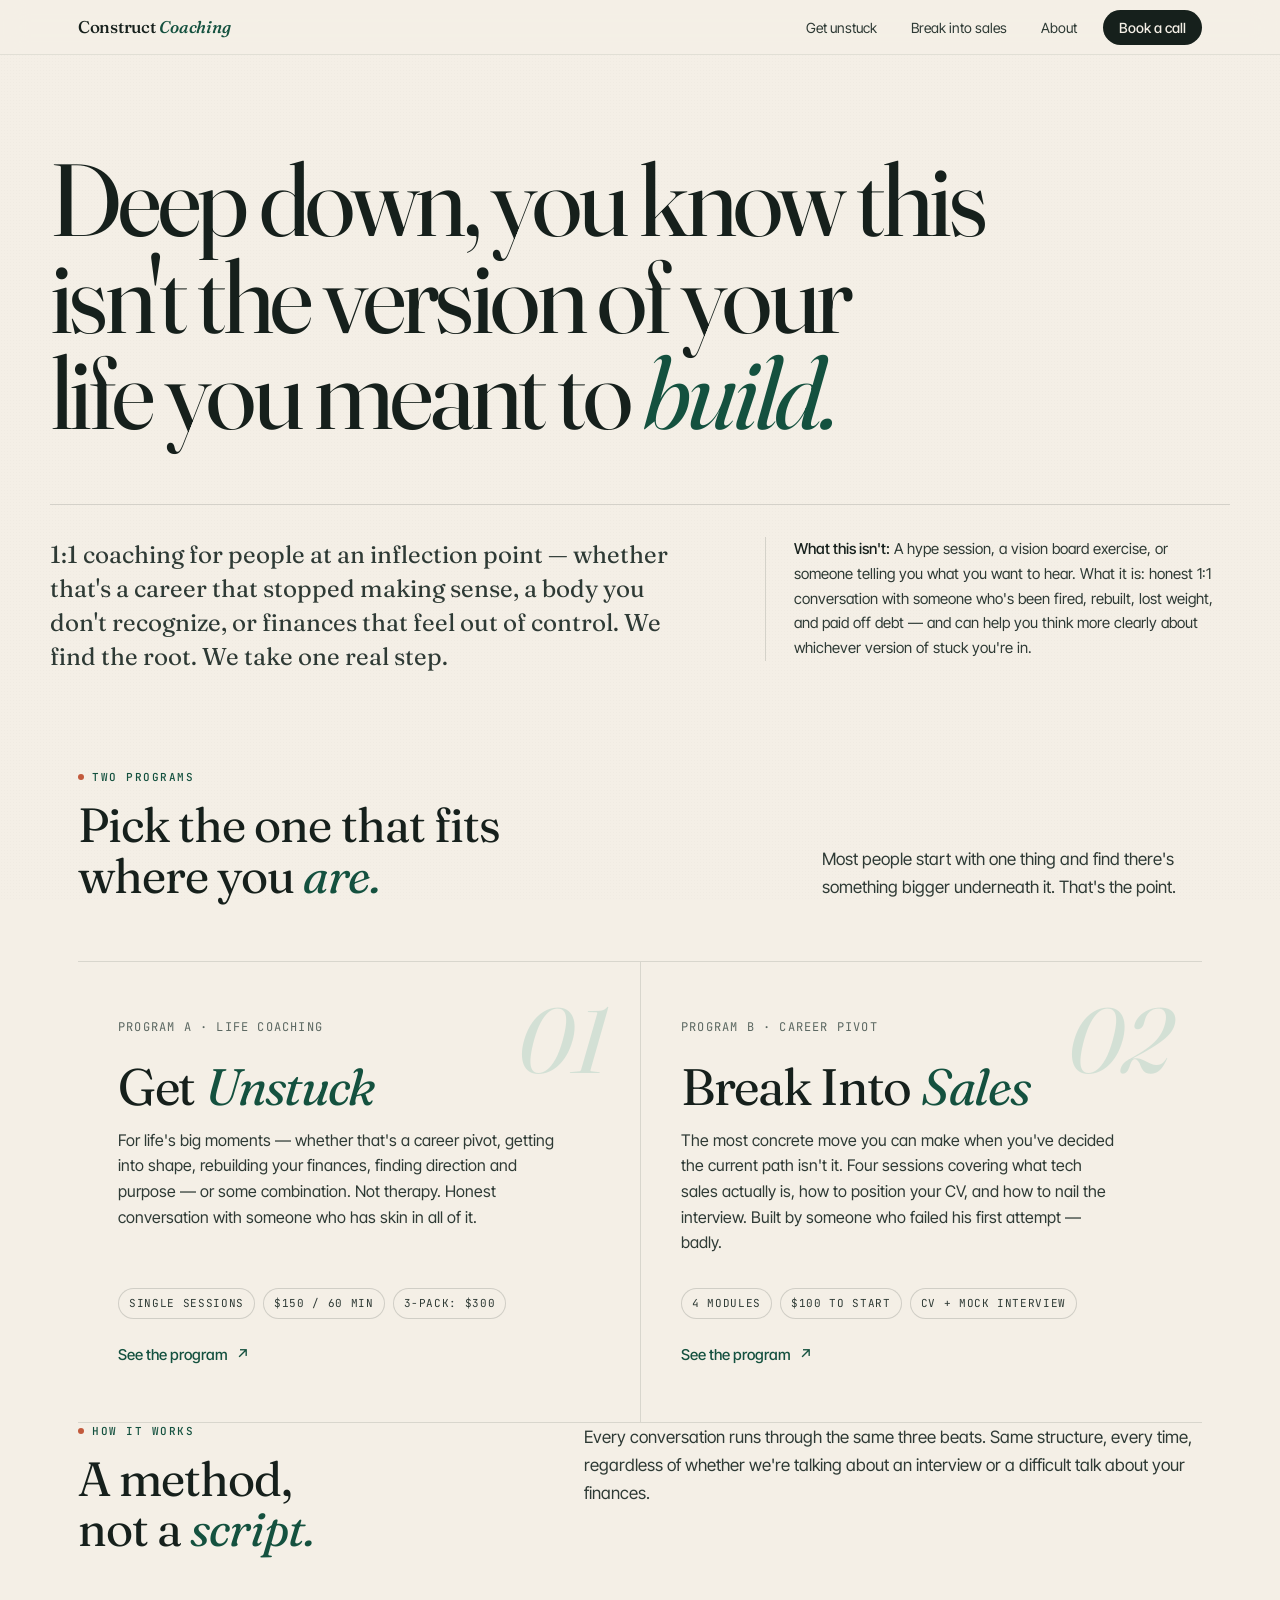
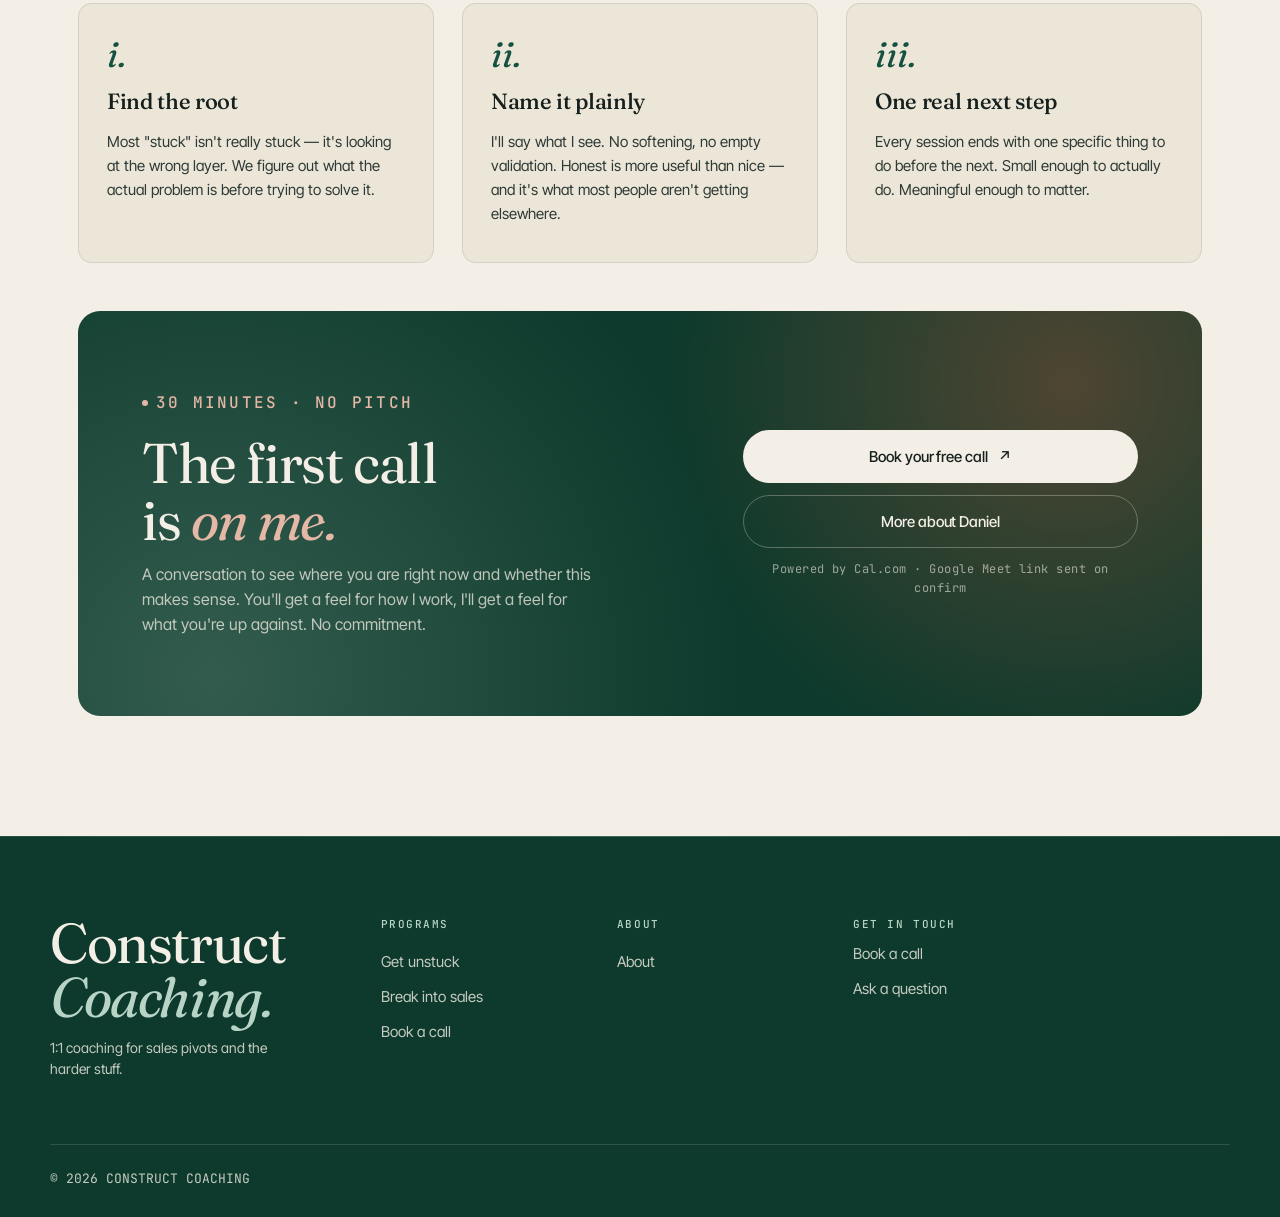
==== index.html @ 875a8a39 "Add files via upload" ====
<!DOCTYPE html>
<html lang="en">
<head>
  <meta charset="UTF-8">
  <meta name="viewport" content="width=device-width, initial-scale=1.0">
  <title>Construct Coaching — Daniel Kim</title>
  <link rel="stylesheet" href="styles.css">
</head>
<body>
  <div class="nav-wrap">
    <nav class="nav">
      <a href="index.html" class="brand">
        <span class="brand-name">Construct <em>Coaching</em></span>
      </a>
      <ul class="nav-links">
        <li><a href="unstuck.html">Get unstuck</a></li>
        <li><a href="sales.html">Break into sales</a></li>
        <li><a href="about.html">About</a></li>
        <li><a href="book.html" class="nav-cta">Book a call</a></li>
      </ul>
    </nav>
  </div>

  <main>
    <section class="hero wrap">
      <h1 class="hero-headline reveal">
        Deep down, you know this isn't the version of your life you meant to <em>build.</em>
      </h1>

      <div class="hero-row reveal">
        <p class="lede hero-lede">1:1 coaching for people at an inflection point — whether that's a career that stopped making sense, a body you don't recognize, or finances that feel out of control. We find the root. We take one real step.</p>
        <aside class="hero-aside">
          <strong>What this isn't:</strong> A hype session, a vision board exercise, or someone telling you what you want to hear. What it is: honest 1:1 conversation with someone who's been fired, rebuilt, lost weight, and paid off debt — and can help you think more clearly about whichever version of stuck you're in.
        </aside>
      </div>
    </section>

    <section class="wrap">
      <div class="reveal" style="display:flex; align-items:end; justify-content:space-between; gap:24px; flex-wrap:wrap;">
        <div>
          <p class="eyebrow"><span class="dot"></span>Two programs</p>
          <h2 class="section-title" style="margin-top:14px;">Pick the one that fits<br>where you <em>are.</em></h2>
        </div>
        <p class="body" style="max-width:380px;">Most people start with one thing and find there's something bigger underneath it. That's the point.</p>
      </div>

      <div class="programs reveal">
        <a href="unstuck.html" class="program">
          <span class="program-glyph">01</span>
          <span class="program-num">PROGRAM A · LIFE COACHING</span>
          <h3 class="program-title">Get <em>Unstuck</em></h3>
          <p class="program-desc">For life's big moments — whether that's a career pivot, getting into shape, rebuilding your finances, finding direction and purpose — or some combination. Not therapy. Honest conversation with someone who has skin in all of it.</p>
          <div class="program-tags">
            <span class="tag">Single sessions</span>
            <span class="tag">$150 / 60 min</span>
            <span class="tag">3-pack: $300</span>
          </div>
          <span class="program-cta">See the program <span class="arr">↗</span></span>
        </a>
        <a href="sales.html" class="program">
          <span class="program-glyph">02</span>
          <span class="program-num">PROGRAM B · CAREER PIVOT</span>
          <h3 class="program-title">Break Into <em>Sales</em></h3>
          <p class="program-desc">The most concrete move you can make when you've decided the current path isn't it. Four sessions covering what tech sales actually is, how to position your CV, and how to nail the interview. Built by someone who failed his first attempt — badly.</p>
          <div class="program-tags">
            <span class="tag">4 modules</span>
            <span class="tag">$100 to start</span>
            <span class="tag">CV + mock interview</span>
          </div>
          <span class="program-cta">See the program <span class="arr">↗</span></span>
        </a>
      </div>

    </section>

    <section class="wrap">
      <div class="two-col reveal">
        <div>
          <p class="eyebrow"><span class="dot"></span>How it works</p>
          <h2 class="section-title" style="margin-top:14px;">A method,<br>not a <em>script.</em></h2>
        </div>
        <p class="body">Every conversation runs through the same three beats. Same structure, every time, regardless of whether we're talking about an interview or a difficult talk about your finances.</p>
      </div>

      <div class="method reveal">
        <div class="method-card">
          <span class="method-num">i.</span>
          <h4>Find the root</h4>
          <p>Most "stuck" isn't really stuck — it's looking at the wrong layer. We figure out what the actual problem is before trying to solve it.</p>
        </div>
        <div class="method-card">
          <span class="method-num">ii.</span>
          <h4>Name it plainly</h4>
          <p>I'll say what I see. No softening, no empty validation. Honest is more useful than nice — and it's what most people aren't getting elsewhere.</p>
        </div>
        <div class="method-card">
          <span class="method-num">iii.</span>
          <h4>One real next step</h4>
          <p>Every session ends with one specific thing to do before the next. Small enough to actually do. Meaningful enough to matter.</p>
        </div>
      </div>
    </section>

    <section class="wrap">
      <div class="cta-card reveal">
        <div class="cta-card-grid">
          <div>
            <p class="eyebrow" style="color: var(--terra-soft); margin-bottom: 18px;"><span class="dot" style="background: var(--terra-soft);"></span>30 minutes · No pitch</p>
            <h2>The first call<br>is <em>on me.</em></h2>
            <p>A conversation to see where you are right now and whether this makes sense. You'll get a feel for how I work, I'll get a feel for what you're up against. No commitment.</p>
          </div>
          <div class="stack">
            <a href="book.html" class="btn btn-light">Book your free call <span class="arr">↗</span></a>
            <a href="about.html" class="btn btn-ghost" style="color: var(--paper); border-color: color-mix(in srgb, var(--paper) 30%, transparent);">More about Daniel</a>
            <p class="fineprint">Powered by Cal.com · Google Meet link sent on confirm</p>
          </div>
        </div>
      </div>
    </section>
  </main>

  <footer class="foot">
    <div class="foot-inner">
      <div>
        <div class="foot-mark">Construct<br><em>Coaching.</em></div>
        <p class="foot-tag">1:1 coaching for sales pivots and the harder stuff.</p>
      </div>
      <div class="foot-col">
        <h5>Programs</h5>
        <ul>
          <li><a href="unstuck.html">Get unstuck</a></li><li><a href="sales.html">Break into sales</a></li>
          <li><a href="book.html">Book a call</a></li>
        </ul>
      </div>
      <div class="foot-col">
        <h5>About</h5>
        <ul>
          <li><a href="about.html">About</a></li>
          </ul>
      </div>
      <div class="foot-col foot-form-col">
        <h5>Get in Touch</h5>
        <ul>
          <li><a href="book.html#book">Book a call</a></li>
          <li><a href="book.html#ask">Ask a question</a></li>
        </ul>
      </div>
    </div>
    <div class="foot-bottom">
      <span>© 2026 CONSTRUCT COACHING</span>
    </div>
  </footer>

  <script>
    // Reveal on scroll
    const io = new IntersectionObserver((entries) => {
      entries.forEach(e => { if (e.isIntersecting) { e.target.classList.add('in'); io.unobserve(e.target); } });
    }, { threshold: 0.08, rootMargin: '0px 0px -40px 0px' });
    document.querySelectorAll('.reveal').forEach(el => io.observe(el));
  </script>
</body>
</html>
---- styles.css ----
/* Construct Coaching — shared styles */
@import url('https://fonts.googleapis.com/css2?family=Fraunces:ital,opsz,wght@0,9..144,300;0,9..144,400;0,9..144,500;0,9..144,600;1,9..144,400;1,9..144,500&family=Inter+Tight:wght@300;400;500;600;700&family=JetBrains+Mono:wght@400;500&display=swap');

*, *::before, *::after { box-sizing: border-box; margin: 0; padding: 0; }

:root {
  /* Warm paper palette */
  --paper: #F4EFE6;
  --paper-2: #ECE6D9;
  --paper-3: #E2DAC7;
  --ink: #16201C;
  --ink-2: #2E3A35;
  --ink-soft: #5C6862;
  --ink-light: #8A958F;

  /* Greens */
  --moss: #14513F;
  --moss-deep: #0D3A2C;
  --moss-mid: #1F6A52;
  --moss-light: #B8D4C7;
  --moss-pale: #D9E8E0;

  /* Accent */
  --terra: #C25A3C;       /* burnt umber */
  --terra-soft: #E5B7A6;

  --serif: 'Fraunces', 'Lora', Georgia, serif;
  --sans: 'Inter Tight', system-ui, -apple-system, sans-serif;
  --mono: 'JetBrains Mono', ui-monospace, monospace;

  --max: 1180px;
  --max-prose: 720px;
  --r-sm: 6px;
  --r: 14px;
  --r-lg: 22px;

  --shadow-soft: 0 1px 0 rgba(22,32,28,0.04), 0 12px 28px -12px rgba(22,32,28,0.18);
  --shadow-pop: 0 1px 0 rgba(22,32,28,0.06), 0 24px 48px -16px rgba(22,32,28,0.28);
}

html { font-size: 16px; scroll-behavior: smooth; }
body {
  font-family: var(--sans);
  background: var(--paper);
  color: var(--ink);
  line-height: 1.55;
  -webkit-font-smoothing: antialiased;
  text-rendering: optimizeLegibility;
  font-feature-settings: "ss01", "cv11";
  overflow-x: hidden;
}

a { color: var(--moss); text-decoration: none; transition: color .2s; }
a:hover { color: var(--moss-deep); }
img { max-width: 100%; display: block; }

/* Decorative paper grain */
body::before {
  content: "";
  position: fixed; inset: 0;
  pointer-events: none;
  z-index: 0;
  opacity: 0.5;
  background-image:
    radial-gradient(rgba(22,32,28,0.04) 1px, transparent 1px);
  background-size: 3px 3px;
  mix-blend-mode: multiply;
}

main, nav, footer { position: relative; z-index: 1; }

/* ─── NAV ─────────────────────────────────────────────────────── */
.nav-wrap {
  position: sticky; top: 0; z-index: 100;
  background: color-mix(in srgb, var(--paper) 88%, transparent);
  backdrop-filter: saturate(140%) blur(12px);
  -webkit-backdrop-filter: saturate(140%) blur(12px);
  border-bottom: 1px solid color-mix(in srgb, var(--ink) 8%, transparent);
}
nav.nav {
  max-width: var(--max);
  margin: 0 auto;
  padding: 14px 28px;
  display: flex; align-items: center; justify-content: space-between;
  gap: 24px;
}
.brand {
  display: flex; align-items: center; gap: 10px;
  color: var(--ink); font-weight: 500; letter-spacing: -0.01em;
}
.brand:hover { color: var(--ink); }
.brand-mark {
  display: none;
  width: 32px; height: 32px;
  border-radius: 8px;
  background: var(--moss);
  position: relative;
  overflow: hidden;
}
.brand-mark { background: transparent; }
.brand-mark svg { width: 100%; height: 100%; display: block; }
.brand-name { font-family: var(--serif); font-size: 17px; font-weight: 500; letter-spacing: -0.015em; }
.brand-name em { font-style: italic; color: var(--moss); }

.nav-links { display: flex; align-items: center; gap: 6px; list-style: none; }
.nav-links a {
  color: var(--ink-2);
  font-size: 14px;
  padding: 8px 14px;
  border-radius: 999px;
  transition: background .2s, color .2s;
}
.nav-links a:hover { background: color-mix(in srgb, var(--ink) 6%, transparent); color: var(--ink); }
.nav-links a.active { color: var(--moss); }
.nav-links .nav-cta {
  background: var(--ink);
  color: var(--paper) !important;
  padding: 9px 16px;
  border-radius: 999px;
  font-weight: 500;
  margin-left: 6px;
}
.nav-links .nav-cta:hover { background: var(--moss-deep); color: var(--paper) !important; }

/* ─── BUTTONS ─────────────────────────────────────────────────── */
.btn {
  display: inline-flex; align-items: center; gap: 10px;
  padding: 14px 22px;
  font-family: var(--sans);
  font-size: 15px;
  font-weight: 500;
  letter-spacing: -0.005em;
  border-radius: 999px;
  border: 1px solid transparent;
  cursor: pointer;
  transition: transform .2s ease, background .2s, color .2s, border-color .2s, box-shadow .2s;
  text-decoration: none;
}
.btn:hover { text-decoration: none; transform: translateY(-1px); }
.btn .arr { transition: transform .25s; }
.btn:hover .arr { transform: translate(2px, -2px); }

.btn-primary { background: var(--ink); color: var(--paper); }
.btn-primary:hover { background: var(--moss-deep); color: var(--paper); box-shadow: var(--shadow-pop); }

.btn-moss { background: var(--moss); color: var(--paper); }
.btn-moss:hover { background: var(--moss-deep); color: var(--paper); box-shadow: var(--shadow-pop); }

.btn-ghost { background: transparent; color: var(--ink); border-color: color-mix(in srgb, var(--ink) 22%, transparent); }
.btn-ghost:hover { background: var(--ink); color: var(--paper); border-color: var(--ink); }

.btn-light { background: var(--paper); color: var(--ink); }
.btn-light:hover { background: #fff; color: var(--ink); }

.btn-sm { padding: 10px 16px; font-size: 14px; }

/* ─── SHARED LAYOUT ───────────────────────────────────────────── */
.wrap { max-width: var(--max); margin: 0 auto; padding: 0 28px; }
.prose { max-width: var(--max-prose); }

.eyebrow {
  font-family: var(--mono);
  font-size: 11px;
  font-weight: 500;
  letter-spacing: 0.14em;
  text-transform: uppercase;
  color: var(--moss);
}
.eyebrow .dot {
  display: inline-block; width: 6px; height: 6px;
  background: var(--terra); border-radius: 50%;
  vertical-align: middle; margin-right: 8px;
  transform: translateY(-1px);
}

h1.display, h2.display {
  font-family: var(--serif);
  font-weight: 400;
  letter-spacing: -0.025em;
  line-height: 0.98;
  color: var(--ink);
}
h1.display em, h2.display em { font-style: italic; color: var(--moss); font-weight: 400; }
h1.display { font-size: clamp(48px, 8.5vw, 108px); }
h2.display { font-size: clamp(38px, 6vw, 72px); line-height: 1.02; }

h2.section-title {
  font-family: var(--serif);
  font-weight: 400;
  font-size: clamp(30px, 4vw, 48px);
  line-height: 1.05;
  letter-spacing: -0.02em;
  color: var(--ink);
}
h2.section-title em { font-style: italic; color: var(--moss); font-weight: 400; }

.lede {
  font-family: var(--serif);
  font-size: clamp(18px, 1.6vw, 22px);
  line-height: 1.5;
  color: var(--ink-2);
  font-weight: 400;
  max-width: 620px;
}

p.body {
  font-size: 17px;
  line-height: 1.65;
  color: var(--ink-2);
  max-width: 620px;
}

hr.rule {
  border: none;
  height: 1px;
  background: linear-gradient(to right, color-mix(in srgb, var(--ink) 16%, transparent), transparent);
  margin: 0;
}

/* ─── TICKER ──────────────────────────────────────────────────── */
.ticker {
  border-top: 1px solid color-mix(in srgb, var(--ink) 10%, transparent);
  border-bottom: 1px solid color-mix(in srgb, var(--ink) 10%, transparent);
  background: var(--paper-2);
  overflow: hidden;
  padding: 16px 0;
}
.ticker-track {
  display: flex; gap: 56px;
  white-space: nowrap;
  animation: ticker 40s linear infinite;
  font-family: var(--mono);
  font-size: 13px;
  letter-spacing: 0.04em;
  color: var(--ink-2);
}
.ticker-track span { display: inline-flex; align-items: center; gap: 14px; }
.ticker-track span::before {
  content: "✦"; color: var(--terra); font-size: 12px;
}
@keyframes ticker {
  to { transform: translateX(-50%); }
}

/* ─── FOOTER ──────────────────────────────────────────────────── */
footer.foot {
  background: var(--moss-deep);
  color: color-mix(in srgb, var(--paper) 80%, transparent);
  margin-top: 120px;
  padding: 80px 28px 28px;
  position: relative;
  overflow: hidden;
}
footer.foot::before {
  content: "";
  position: absolute; top: 0; left: 50%; transform: translateX(-50%);
  width: 200%; height: 1px;
  background: linear-gradient(to right, transparent, var(--moss-light), transparent);
  opacity: 0.3;
}
.foot-inner {
  max-width: var(--max);
  margin: 0 auto;
  display: grid;
  grid-template-columns: 1.2fr 0.8fr 0.8fr 1.6fr;
  gap: 48px;
  margin-bottom: 64px;
}
.foot-mark {
  font-family: var(--serif);
  font-size: 56px;
  line-height: 0.95;
  font-weight: 400;
  letter-spacing: -0.025em;
  color: var(--paper);
  margin-bottom: 14px;
}
.foot-mark em { font-style: italic; color: var(--moss-light); }
.foot-tag { font-size: 14px; line-height: 1.55; max-width: 260px; }
.foot-col h5 {
  font-family: var(--mono); font-size: 11px; letter-spacing: 0.14em;
  text-transform: uppercase; color: var(--moss-light);
  font-weight: 500; margin-bottom: 16px;
}
.foot-col ul { list-style: none; display: flex; flex-direction: column; gap: 10px; }
.foot-col a { color: color-mix(in srgb, var(--paper) 80%, transparent); font-size: 15px; }
.foot-col a:hover { color: var(--paper); }

.foot-bottom {
  max-width: var(--max);
  margin: 0 auto;
  padding-top: 24px;
  border-top: 1px solid color-mix(in srgb, var(--paper) 14%, transparent);
  display: flex; justify-content: space-between; align-items: center;
  font-size: 13px; flex-wrap: wrap; gap: 12px;
  font-family: var(--mono);
}

/* Footer "Quick question?" link column */
.foot-form-col {
  /* sits in last column of foot-inner */
}
.foot-form-col h5 { margin-bottom: 8px; }
.foot-form-col .foot-form-tag {
  font-size: 13px;
  line-height: 1.5;
  color: color-mix(in srgb, var(--paper) 70%, transparent);
  margin-bottom: 16px;
  max-width: 280px;
}
.foot-form-col h5 {
  font-family: var(--mono); font-size: 11px; letter-spacing: 0.14em;
  text-transform: uppercase; color: var(--moss-light);
  font-weight: 500; margin-bottom: 8px;
}
.foot-form-col .foot-form-tag {
  font-size: 13px; line-height: 1.5;
  color: color-mix(in srgb, var(--paper) 70%, transparent);
  margin-bottom: 18px;
  max-width: 380px;
}
.foot-form {
  display: flex;
  flex-direction: column;
  gap: 10px;
}
.foot-form .ff-row {
  display: grid;
  grid-template-columns: 1fr 1fr;
  gap: 10px;
}
.foot-form input,
.foot-form textarea {
  font-family: inherit;
  font-size: 14px;
  color: var(--paper);
  background: color-mix(in srgb, var(--paper) 6%, transparent);
  border: 1px solid color-mix(in srgb, var(--paper) 18%, transparent);
  border-radius: 8px;
  padding: 11px 13px;
  width: 100%;
  box-sizing: border-box;
  transition: border-color .2s, background .2s, box-shadow .2s;
  resize: vertical;
}
.foot-form input::placeholder,
.foot-form textarea::placeholder {
  color: color-mix(in srgb, var(--paper) 45%, transparent);
}
.foot-form input:focus,
.foot-form textarea:focus {
  outline: none;
  border-color: var(--moss-light);
  background: color-mix(in srgb, var(--paper) 10%, transparent);
  box-shadow: 0 0 0 3px color-mix(in srgb, var(--moss-light) 22%, transparent);
}
.foot-form .ff-foot {
  display: flex;
  justify-content: space-between;
  align-items: center;
  gap: 12px;
  flex-wrap: wrap;
  margin-top: 4px;
}
.foot-form .ff-status {
  font-family: var(--mono);
  font-size: 11px;
  letter-spacing: 0.06em;
  color: var(--terra-soft);
  margin: 0;
}
.foot-form .btn {
  background: var(--paper);
  color: var(--ink);
  padding: 11px 18px;
  font-size: 14px;
}
.foot-form .btn:hover { background: var(--terra-soft); color: var(--ink); }
@media (max-width: 880px) {
  .foot-form-col { grid-column: 1 / -1; }
  .foot-form .ff-row { grid-template-columns: 1fr; }
}

/* ─── HERO (home) ─────────────────────────────────────────────── */
.hero {
  position: relative;
  padding: 96px 0 96px;
}
.hero-headline {
  font-family: var(--serif);
  font-size: clamp(48px, 8vw, 112px);
  font-weight: 400;
  line-height: 0.94;
  letter-spacing: -0.035em;
  color: var(--ink);
  margin-bottom: 64px;
  text-wrap: balance;
}
.hero-headline em {
  font-style: italic; color: var(--moss); font-weight: 400;
}

.hero-row {
  display: grid;
  grid-template-columns: 1.4fr 1fr;
  gap: 64px;
  align-items: start;
  margin-top: 8px;
  padding-top: 32px;
  border-top: 1px solid color-mix(in srgb, var(--ink) 14%, transparent);
}
.hero-lede {
  max-width: none;
  font-size: clamp(20px, 1.9vw, 26px);
  line-height: 1.4;
}
.hero-actions { display: flex; gap: 12px; flex-wrap: wrap; }
.hero-aside {
  border-left: 1px solid color-mix(in srgb, var(--ink) 14%, transparent);
  padding-left: 28px;
  font-size: 15px;
  line-height: 1.65;
  color: var(--ink-2);
  max-width: 460px;
}
.hero-aside strong { font-weight: 500; color: var(--ink); }

/* Constructed background motif — ascending brick stack */
.construct-bg {
  position: absolute;
  inset: 0;
  pointer-events: none;
  overflow: hidden;
  z-index: 0;
}
.brick-stack {
  position: absolute;
  right: -40px;
  bottom: 40px;
  width: 520px;
  height: 480px;
  display: flex;
  flex-direction: column-reverse;
  align-items: flex-end;
  gap: 6px;
  opacity: 0.92;
  filter: drop-shadow(0 24px 32px rgba(22,32,28,0.18));
}
.brick-row {
  display: flex;
  gap: 6px;
  justify-content: flex-end;
}
.brick {
  --bc1: #B5573A;
  --bc2: #9C4126;
  --bc3: #7E3220;
  --bc4: #6A2A1A;
  width: 130px;
  height: 56px;
  border-radius: 3px;
  position: relative;
  background:
    /* mortar highlight on top */
    linear-gradient(to bottom, rgba(255,255,255,0.10) 0%, rgba(255,255,255,0) 8%, transparent 100%),
    /* dark wear at bottom */
    linear-gradient(to bottom, transparent 60%, rgba(0,0,0,0.22) 100%),
    /* speckle/grain — multiple radial spots simulating fired clay pits */
    radial-gradient(ellipse 6px 4px at 18% 30%, rgba(0,0,0,0.18), transparent 70%),
    radial-gradient(ellipse 4px 3px at 62% 70%, rgba(0,0,0,0.22), transparent 70%),
    radial-gradient(ellipse 5px 3px at 82% 22%, rgba(255,255,255,0.10), transparent 70%),
    radial-gradient(ellipse 3px 2px at 38% 58%, rgba(0,0,0,0.16), transparent 70%),
    radial-gradient(ellipse 4px 3px at 48% 80%, rgba(255,255,255,0.08), transparent 70%),
    radial-gradient(ellipse 3px 2px at 92% 50%, rgba(0,0,0,0.14), transparent 70%),
    radial-gradient(ellipse 5px 3px at 8% 70%, rgba(0,0,0,0.18), transparent 70%),
    /* base color blend, slightly varied across face */
    linear-gradient(135deg, var(--bc1) 0%, var(--bc2) 55%, var(--bc3) 100%);
  background-blend-mode: normal, normal, normal, normal, normal, normal, normal, normal, normal, normal;
  box-shadow:
    inset 0 1px 0 rgba(255,255,255,0.18),
    inset 0 -2px 0 rgba(0,0,0,0.28),
    inset 1px 0 0 rgba(255,255,255,0.06),
    inset -1px 0 0 rgba(0,0,0,0.18),
    0 1px 0 rgba(0,0,0,0.35);
}
/* mortar texture under bricks */
.brick::after {
  content: "";
  position: absolute;
  left: 2px; right: 2px;
  bottom: -5px;
  height: 4px;
  background:
    repeating-linear-gradient(90deg, rgba(140,128,108,0.55) 0 3px, rgba(110,98,80,0.65) 3px 6px);
  border-radius: 1px;
  opacity: 0.7;
}
/* color variation between bricks for realism */
.brick:nth-child(2n) { --bc1:#A84E33; --bc2:#8E3B22; --bc3:#71291A; }
.brick:nth-child(3n) { --bc1:#BD5F40; --bc2:#A04528; --bc3:#7A2F1E; }
.brick:nth-child(4n) { --bc1:#9E4731; --bc2:#823720; --bc3:#682619; }
.brick:nth-child(5n) { --bc1:#C26544; --bc2:#A0492A; --bc3:#7B3220; }

/* Ascending pattern: each row is wider than the one above (visually it ascends from a wide base up to a single brick) */
.brick-row.r1 { } /* base, widest */
.brick-row.r2 { margin-right: 18px; }
.brick-row.r3 { margin-right: 48px; }
.brick-row.r4 { margin-right: 92px; }
.brick-row.r5 { margin-right: 148px; }
.brick-row.r6 { margin-right: 220px; }

@media (max-width: 880px) {
  .brick-stack { width: 320px; height: 320px; right: -60px; bottom: 0; }
  .brick { width: 80px; height: 36px; }
  .brick-row.r2 { margin-right: 12px; }
  .brick-row.r3 { margin-right: 32px; }
  .brick-row.r4 { margin-right: 60px; }
  .brick-row.r5 { margin-right: 96px; }
  .brick-row.r6 { margin-right: 140px; }
}

/* ─── PROGRAM SPLIT ───────────────────────────────────────────── */
.programs {
  margin-top: 60px;
  display: grid;
  grid-template-columns: 1fr 1fr;
  gap: 0;
  border-top: 1px solid color-mix(in srgb, var(--ink) 12%, transparent);
  border-bottom: 1px solid color-mix(in srgb, var(--ink) 12%, transparent);
}
.program {
  position: relative;
  padding: 56px 40px 56px;
  display: flex; flex-direction: column; gap: 16px;
  text-decoration: none;
  color: var(--ink);
  transition: background .35s ease;
  isolation: isolate;
  min-height: 460px;
}
.program + .program { border-left: 1px solid color-mix(in srgb, var(--ink) 12%, transparent); }
.program:hover { background: var(--paper-2); }
.program-num {
  font-family: var(--mono);
  font-size: 12px;
  color: var(--ink-soft);
  letter-spacing: 0.1em;
}
.program-title {
  font-family: var(--serif);
  font-size: clamp(36px, 4vw, 56px);
  font-weight: 400;
  letter-spacing: -0.025em;
  line-height: 1;
  margin-top: 8px;
}
.program-title em { font-style: italic; color: var(--moss); }
.program-desc {
  font-size: 16px; color: var(--ink-2); line-height: 1.6;
  max-width: 440px;
}
.program-tags {
  display: flex; gap: 8px; flex-wrap: wrap; margin-top: auto;
}
.tag {
  font-family: var(--mono);
  font-size: 11px;
  letter-spacing: 0.06em;
  text-transform: uppercase;
  padding: 6px 10px;
  border: 1px solid color-mix(in srgb, var(--ink) 16%, transparent);
  border-radius: 999px;
  color: var(--ink-2);
  background: color-mix(in srgb, var(--paper) 60%, transparent);
}
.program-cta {
  display: inline-flex; align-items: center; gap: 8px;
  font-family: var(--sans); font-size: 15px; font-weight: 500;
  color: var(--moss);
  margin-top: 8px;
}
.program-cta .arr { transition: transform .25s; }
.program:hover .program-cta .arr { transform: translate(4px, -4px); }
.program-glyph {
  position: absolute;
  right: 32px; top: 32px;
  font-family: var(--serif);
  font-size: 92px;
  line-height: 1; color: var(--moss-light);
  font-style: italic; opacity: 0.55;
}

/* ─── SECTIONS ───────────────────────────────────────────────── */
section { padding: 96px 0; position: relative; }
section.tight { padding: 72px 0; }

.two-col {
  display: grid;
  grid-template-columns: 5fr 7fr;
  gap: 64px;
  align-items: start;
}

/* Pull quote */
.pull {
  font-family: var(--serif);
  font-style: italic;
  font-size: clamp(24px, 3.2vw, 38px);
  line-height: 1.25;
  color: var(--ink);
  letter-spacing: -0.015em;
  max-width: 920px;
  position: relative;
  padding: 12px 0 12px 40px;
  border-left: 3px solid var(--terra);
}
.pull-attrib {
  font-family: var(--mono);
  font-style: normal;
  font-size: 12px;
  letter-spacing: 0.1em;
  color: var(--ink-soft);
  margin-top: 18px;
  text-transform: uppercase;
  display: inline-flex; align-items: center; gap: 10px;
}
.pull-attrib::before {
  content: ""; width: 24px; height: 1px; background: var(--ink-soft);
}

/* Method strip */
.method {
  display: grid;
  grid-template-columns: repeat(3, 1fr);
  gap: 28px;
  margin-top: 48px;
}
.method-card {
  padding: 32px 28px 36px;
  background: var(--paper-2);
  border: 1px solid color-mix(in srgb, var(--ink) 10%, transparent);
  border-radius: var(--r);
  display: flex; flex-direction: column; gap: 12px;
  position: relative;
}
.method-num {
  font-family: var(--serif);
  font-size: 36px;
  font-style: italic;
  color: var(--moss);
  line-height: 1;
}
.method-card h4 {
  font-family: var(--serif);
  font-size: 22px; font-weight: 500;
  letter-spacing: -0.015em;
}
.method-card p { font-size: 15px; color: var(--ink-2); line-height: 1.6; }

/* CTA card */
.cta-card {
  position: relative;
  background: var(--moss-deep);
  color: var(--paper);
  padding: 80px 64px;
  border-radius: var(--r-lg);
  overflow: hidden;
  margin-top: 48px;
}
.cta-card::before {
  content: "";
  position: absolute;
  inset: -1px;
  background:
    radial-gradient(circle at 88% 18%, color-mix(in srgb, var(--terra) 36%, transparent), transparent 38%),
    radial-gradient(circle at 12% 90%, color-mix(in srgb, var(--moss-light) 22%, transparent), transparent 50%);
  pointer-events: none;
}
.cta-card-grid {
  position: relative;
  display: grid;
  grid-template-columns: 1.4fr 1fr;
  gap: 48px;
  align-items: center;
}
.cta-card h2 {
  font-family: var(--serif);
  font-size: clamp(34px, 4.5vw, 56px);
  font-weight: 400;
  line-height: 1.02;
  letter-spacing: -0.025em;
  color: var(--paper);
  margin-bottom: 14px;
}
.cta-card h2 em { color: var(--terra-soft); font-style: italic; }
.cta-card p { color: color-mix(in srgb, var(--paper) 75%, transparent); font-size: 16px; line-height: 1.55; max-width: 460px; }
.cta-card .stack { display: flex; flex-direction: column; gap: 12px; align-items: stretch; }
.cta-card .stack .btn { justify-content: center; }
.cta-card .stack .fineprint { font-family: var(--mono); font-size: 12px; color: color-mix(in srgb, var(--paper) 60%, transparent); text-align: center; letter-spacing: 0.04em; }

/* ─── PROGRAM PAGES ──────────────────────────────────────────── */
.page-hero {
  padding: 72px 0 56px;
  position: relative;
}
.page-hero h1 {
  font-family: var(--serif);
  font-size: clamp(48px, 7.5vw, 96px);
  font-weight: 400;
  line-height: 0.98;
  letter-spacing: -0.03em;
  color: var(--ink);
  margin-top: 24px;
  margin-bottom: 28px;
  max-width: 12ch;
}
.page-hero h1 em { font-style: italic; color: var(--moss); }
.page-hero .lede { margin-bottom: 32px; }
.page-hero-grid {
  display: grid;
  grid-template-columns: 1.4fr 1fr;
  gap: 64px;
  align-items: start;
  padding-top: 32px;
  border-top: 1px solid color-mix(in srgb, var(--ink) 14%, transparent);
  margin-top: 0;
}
.page-hero-meta {
  border: 1px solid color-mix(in srgb, var(--ink) 14%, transparent);
  border-radius: var(--r);
  padding: 24px;
  background: color-mix(in srgb, var(--paper) 50%, transparent);
}
.page-hero-meta dl {
  display: grid;
  grid-template-columns: auto 1fr;
  row-gap: 12px;
  column-gap: 18px;
  font-size: 14px;
}
.page-hero-meta dt { font-family: var(--mono); font-size: 11px; letter-spacing: 0.1em; text-transform: uppercase; color: var(--ink-soft); align-self: center; }
.page-hero-meta dd { color: var(--ink); font-weight: 500; }
.page-hero-meta dd em { font-style: italic; color: var(--moss); font-weight: 400; }

/* Modules */
.modules { margin-top: 12px; border-top: 1px solid color-mix(in srgb, var(--ink) 12%, transparent); }
.module {
  display: grid;
  grid-template-columns: 100px 1fr 220px;
  gap: 32px;
  padding: 36px 0;
  border-bottom: 1px solid color-mix(in srgb, var(--ink) 12%, transparent);
  align-items: start;
}
.module-tag {
  font-family: var(--mono); font-size: 12px; letter-spacing: 0.1em;
  text-transform: uppercase; color: var(--ink-soft);
  padding-top: 6px;
}
.module h3 {
  font-family: var(--serif); font-size: clamp(24px, 2.6vw, 32px);
  font-weight: 400; letter-spacing: -0.02em; line-height: 1.1;
  margin-bottom: 12px;
}
.module h3 em { font-style: italic; color: var(--moss); }
.module p { font-size: 16px; color: var(--ink-2); line-height: 1.6; max-width: 600px; }
.module-side {
  font-family: var(--mono); font-size: 12px; letter-spacing: 0.06em;
  color: var(--ink-soft); padding-top: 8px;
  display: flex; flex-direction: column; gap: 8px;
  align-items: flex-start;
}
.module-side .pill {
  border: 1px solid color-mix(in srgb, var(--ink) 16%, transparent);
  padding: 5px 10px; border-radius: 999px;
  font-size: 11px; letter-spacing: 0.08em; text-transform: uppercase;
}
.module-side .pill.deliv { color: var(--terra); border-color: color-mix(in srgb, var(--terra) 40%, transparent); }

/* Pricing duo */
.pricing {
  display: grid;
  grid-template-columns: 1fr 1.2fr;
  gap: 24px;
  margin-top: 16px;
}
.price-card {
  background: var(--paper-2);
  border: 1px solid color-mix(in srgb, var(--ink) 10%, transparent);
  border-radius: var(--r-lg);
  padding: 36px 32px 32px;
  display: flex; flex-direction: column;
  position: relative;
}
.price-card.featured {
  background: var(--ink);
  color: var(--paper);
  border-color: var(--ink);
  box-shadow: var(--shadow-pop);
}
.price-card.featured h3, .price-card.featured .price-num { color: var(--paper); }
.price-card.featured .price-includes li { color: color-mix(in srgb, var(--paper) 80%, transparent); }
.price-card.featured .price-includes li .check { color: var(--terra-soft); }
.price-card.featured .price-foot { color: color-mix(in srgb, var(--paper) 65%, transparent); }
.price-card .stamp {
  position: absolute;
  top: 24px; right: 24px;
  font-family: var(--mono); font-size: 11px;
  letter-spacing: 0.1em; text-transform: uppercase;
  background: var(--terra);
  color: var(--paper);
  padding: 5px 10px;
  border-radius: 999px;
}
.price-card h3 {
  font-family: var(--serif); font-size: 22px;
  font-weight: 400; letter-spacing: -0.01em;
  margin-bottom: 4px;
}
.price-row { display: flex; align-items: baseline; gap: 10px; margin: 14px 0 6px; }
.price-num {
  font-family: var(--serif); font-size: 64px; font-weight: 400;
  letter-spacing: -0.04em; line-height: 1;
}
.price-num em { font-style: italic; color: var(--moss); }
.price-foot {
  font-family: var(--mono); font-size: 12px; letter-spacing: 0.04em;
  color: var(--ink-soft); margin-bottom: 24px;
}
.price-includes { list-style: none; display: flex; flex-direction: column; gap: 10px; margin-bottom: 28px; }
.price-includes li {
  font-size: 14px; line-height: 1.5; color: var(--ink-2);
  display: flex; gap: 10px; align-items: baseline;
}
.price-includes .check {
  color: var(--moss);
  font-family: var(--mono); font-size: 11px;
  flex-shrink: 0; transform: translateY(-1px);
}
.price-card .btn { margin-top: auto; justify-content: center; }

/* Topic grid (unstuck) */
.topics {
  display: grid;
  grid-template-columns: repeat(2, 1fr);
  gap: 16px;
  margin-top: 36px;
}
.topic {
  position: relative;
  padding: 32px 28px;
  background: var(--paper-2);
  border: 1px solid color-mix(in srgb, var(--ink) 10%, transparent);
  border-radius: var(--r);
  transition: transform .25s ease, box-shadow .25s ease;
  display: flex; flex-direction: column; gap: 12px;
  min-height: 220px;
}
.topic:hover { transform: translateY(-3px); box-shadow: var(--shadow-soft); }
.topic-num {
  font-family: var(--mono); font-size: 11px; letter-spacing: 0.12em;
  color: var(--terra); text-transform: uppercase;
}
.topic h3 {
  font-family: var(--serif); font-size: 24px; font-weight: 500;
  letter-spacing: -0.015em; line-height: 1.15;
}
.topic h3 em { font-style: italic; color: var(--moss); font-weight: 400; }
.topic p { font-size: 15px; color: var(--ink-2); line-height: 1.6; }

/* About page */
.about-grid {
  display: grid;
  grid-template-columns: 320px 1fr;
  gap: 56px;
  align-items: start;
  margin-top: 12px;
}
.portrait {
  width: 100%;
  aspect-ratio: 4/5;
  background: var(--paper-2);
  border: 1px solid color-mix(in srgb, var(--ink) 12%, transparent);
  border-radius: var(--r);
  position: relative;
  overflow: hidden;
  background-image:
    repeating-linear-gradient(45deg, transparent 0 14px, color-mix(in srgb, var(--ink) 4%, transparent) 14px 15px);
}
.portrait::before {
  content: "PORTRAIT — DANIEL KIM";
  position: absolute; left: 12px; top: 12px;
  font-family: var(--mono); font-size: 10px;
  letter-spacing: 0.1em; color: var(--ink-soft);
}
.portrait::after {
  content: "drop image here · 4:5 ratio · 1200×1500";
  position: absolute; left: 12px; bottom: 12px; right: 12px;
  font-family: var(--mono); font-size: 10px;
  letter-spacing: 0.04em; color: var(--ink-soft);
}
.bio-meta {
  margin-top: 18px;
  display: flex; flex-direction: column; gap: 14px;
  font-size: 14px;
}
.bio-meta .row {
  display: grid;
  grid-template-columns: 90px 1fr;
  gap: 14px;
  padding: 8px 0;
  border-bottom: 1px solid color-mix(in srgb, var(--ink) 8%, transparent);
}
.bio-meta .row:last-child { border-bottom: none; }
.bio-meta .key {
  font-family: var(--mono); font-size: 11px; letter-spacing: 0.1em;
  color: var(--ink-soft); text-transform: uppercase;
  align-self: center;
}
.bio-meta .val { color: var(--ink); font-weight: 500; line-height: 1.45; }
.bio-meta .val .muted { color: var(--ink-soft); font-weight: 400; }

.bio-text p { font-size: 17px; line-height: 1.7; color: var(--ink-2); margin-bottom: 18px; }
.bio-text p strong { color: var(--ink); font-weight: 500; }
.bio-text h3 {
  font-family: var(--serif); font-size: 30px; font-weight: 400;
  letter-spacing: -0.02em; line-height: 1.1;
  margin: 36px 0 16px;
}
.bio-text h3 em { font-style: italic; color: var(--moss); }

/* Timeline */
.timeline {
  margin-top: 24px;
  display: grid; grid-template-columns: 1fr;
  gap: 0;
  position: relative;
  border-left: 1px solid color-mix(in srgb, var(--ink) 14%, transparent);
  padding-left: 28px;
}
.tl-item { padding: 14px 0; position: relative; }
.tl-item::before {
  content: ""; position: absolute;
  left: -33px; top: 22px;
  width: 9px; height: 9px;
  background: var(--paper);
  border: 2px solid var(--moss);
  border-radius: 50%;
}
.tl-item .yr {
  font-family: var(--mono); font-size: 12px;
  color: var(--terra); letter-spacing: 0.06em;
  margin-bottom: 4px;
}
.tl-item .ev {
  font-family: var(--serif); font-size: 18px;
  color: var(--ink); font-weight: 500;
  letter-spacing: -0.01em;
}
.tl-item .ev .muted { color: var(--ink-soft); font-weight: 400; font-style: italic; }

/* Book page */
.book-hero { padding: 72px 0 36px; }
.session-list {
  display: grid;
  grid-template-columns: 1fr;
  gap: 14px;
  margin-top: 28px;
}
.session {
  display: grid;
  grid-template-columns: 80px 1fr auto auto;
  gap: 28px;
  padding: 24px 28px;
  border: 1px solid color-mix(in srgb, var(--ink) 12%, transparent);
  border-radius: var(--r);
  background: var(--paper-2);
  align-items: center;
  transition: background .2s, border-color .2s, transform .2s;
}
.session:hover { background: var(--paper); border-color: var(--moss); transform: translateY(-1px); }
.session.featured {
  background: var(--ink);
  border-color: var(--ink);
  color: var(--paper);
}
.session.featured:hover { background: var(--moss-deep); border-color: var(--moss-deep); }
.session.featured .session-tag,
.session.featured .session-meta { color: color-mix(in srgb, var(--paper) 65%, transparent); }
.session.featured .session-title { color: var(--paper); }
.session.featured .session-price { color: var(--terra-soft); }
.session-tag {
  font-family: var(--mono); font-size: 11px; letter-spacing: 0.1em;
  text-transform: uppercase; color: var(--ink-soft);
}
.session-title {
  font-family: var(--serif); font-size: 22px;
  letter-spacing: -0.015em; font-weight: 400; line-height: 1.2;
}
.session-title em { font-style: italic; color: var(--moss); }
.session-meta {
  font-size: 13px; color: var(--ink-soft); margin-top: 4px;
  font-family: var(--mono); letter-spacing: 0.04em;
}
.session-price {
  font-family: var(--serif); font-size: 32px;
  letter-spacing: -0.025em; line-height: 1;
}
.session-price em { font-style: italic; color: var(--moss); }
.session-price .free { font-size: 22px; }

.book-section-head {
  display: flex; align-items: end; justify-content: space-between;
  gap: 24px; margin-top: 64px; margin-bottom: 8px;
  padding-bottom: 18px;
  border-bottom: 1px solid color-mix(in srgb, var(--ink) 12%, transparent);
}
.book-section-head h2 {
  font-family: var(--serif); font-size: 36px;
  font-weight: 400; letter-spacing: -0.025em; line-height: 1;
}
.book-section-head h2 em { font-style: italic; color: var(--moss); }
.book-section-head .right {
  font-family: var(--mono); font-size: 12px;
  letter-spacing: 0.08em; color: var(--ink-soft);
  text-transform: uppercase;
}

.fineprint-strip {
  margin-top: 56px;
  padding: 24px 28px;
  border: 1px dashed color-mix(in srgb, var(--ink) 18%, transparent);
  border-radius: var(--r);
  background: color-mix(in srgb, var(--paper-2) 60%, transparent);
  font-family: var(--mono); font-size: 12px;
  color: var(--ink-soft); letter-spacing: 0.04em; line-height: 1.7;
  display: flex; gap: 18px; flex-wrap: wrap; justify-content: center;
}
.fineprint-strip span::before { content: "·"; margin-right: 16px; color: var(--terra); }
.fineprint-strip span:first-child::before { content: ""; margin: 0; }

/* ─── REVEAL ANIMATIONS ──────────────────────────────────────── */
/* Quick question form */
.quick-form {
  margin-top: 28px;
  background: var(--paper-2);
  border: 1px solid color-mix(in srgb, var(--ink) 10%, transparent);
  border-radius: var(--r);
  padding: 36px;
  display: flex;
  flex-direction: column;
  gap: 20px;
}
.qf-row {
  display: grid;
  grid-template-columns: 1fr 1fr;
  gap: 20px;
}
.quick-form label {
  display: flex;
  flex-direction: column;
  gap: 8px;
}
.qf-label {
  font-family: var(--mono);
  font-size: 11px;
  letter-spacing: 0.12em;
  text-transform: uppercase;
  color: var(--ink-soft);
}
.quick-form input,
.quick-form textarea {
  font-family: inherit;
  font-size: 16px;
  color: var(--ink);
  background: var(--paper);
  border: 1px solid color-mix(in srgb, var(--ink) 14%, transparent);
  border-radius: 10px;
  padding: 14px 16px;
  width: 100%;
  box-sizing: border-box;
  transition: border-color .2s, box-shadow .2s;
  resize: vertical;
}
.quick-form input::placeholder,
.quick-form textarea::placeholder {
  color: color-mix(in srgb, var(--ink-soft) 80%, transparent);
}
.quick-form input:focus,
.quick-form textarea:focus {
  outline: none;
  border-color: var(--moss);
  box-shadow: 0 0 0 3px color-mix(in srgb, var(--moss) 18%, transparent);
}
.qf-foot {
  display: flex;
  justify-content: space-between;
  align-items: center;
  gap: 16px;
  flex-wrap: wrap;
  margin-top: 4px;
}
.form-status {
  font-family: var(--mono);
  font-size: 12px;
  letter-spacing: 0.04em;
  color: var(--moss);
  margin: 0;
}
@media (max-width: 700px) {
  .qf-row { grid-template-columns: 1fr; }
  .quick-form { padding: 24px; }
}

.reveal {
  opacity: 0;
  transform: translateY(18px);
  transition: opacity .8s ease, transform .8s ease;
}
.reveal.in { opacity: 1; transform: none; }

@media (prefers-reduced-motion: reduce) {
  .reveal { opacity: 1; transform: none; transition: none; }
  .ticker-track { animation: none; }
}

/* ─── RESPONSIVE ─────────────────────────────────────────────── */
@media (max-width: 880px) {
  .nav-links { gap: 2px; }
  .nav-links a { padding: 8px 10px; font-size: 13px; }
  .hero { padding: 56px 0 64px; }
  .hero-row { grid-template-columns: 1fr; gap: 32px; }
  .hero-aside { border-left: none; border-top: 1px solid color-mix(in srgb, var(--ink) 14%, transparent); padding-left: 0; padding-top: 18px; max-width: none; }
  .programs { grid-template-columns: 1fr; }
  .programs .program + .program { border-left: none; border-top: 1px solid color-mix(in srgb, var(--ink) 12%, transparent); }
  .two-col { grid-template-columns: 1fr; gap: 32px; }
  .method, .topics { grid-template-columns: 1fr; }
  .pricing { grid-template-columns: 1fr; }
  .module { grid-template-columns: 1fr; gap: 12px; }
  .module-side { flex-direction: row; }
  .cta-card { padding: 48px 28px; }
  .cta-card-grid { grid-template-columns: 1fr; gap: 24px; }
  .page-hero-grid { grid-template-columns: 1fr; gap: 32px; }
  .about-grid { grid-template-columns: 1fr; gap: 32px; }
  .session { grid-template-columns: 1fr; gap: 8px; padding: 20px; }
  .session > * { grid-column: 1; }
  .book-section-head { flex-direction: column; align-items: flex-start; gap: 8px; }
  .foot-inner { grid-template-columns: 1fr 1fr; gap: 32px; }
  .foot-bottom { flex-direction: column; gap: 8px; align-items: flex-start; }
  section { padding: 64px 0; }
}
@media (max-width: 540px) {
  .wrap { padding: 0 18px; }
  nav.nav { padding: 12px 18px; }
  .hero-headline { font-size: 14vw; }
  .program { padding: 40px 24px; min-height: auto; }
  .program-glyph { font-size: 64px; right: 18px; top: 18px; }
  .price-card { padding: 28px 22px; }
  .foot-inner { grid-template-columns: 1fr; }
  footer.foot { padding: 56px 18px 24px; }
}
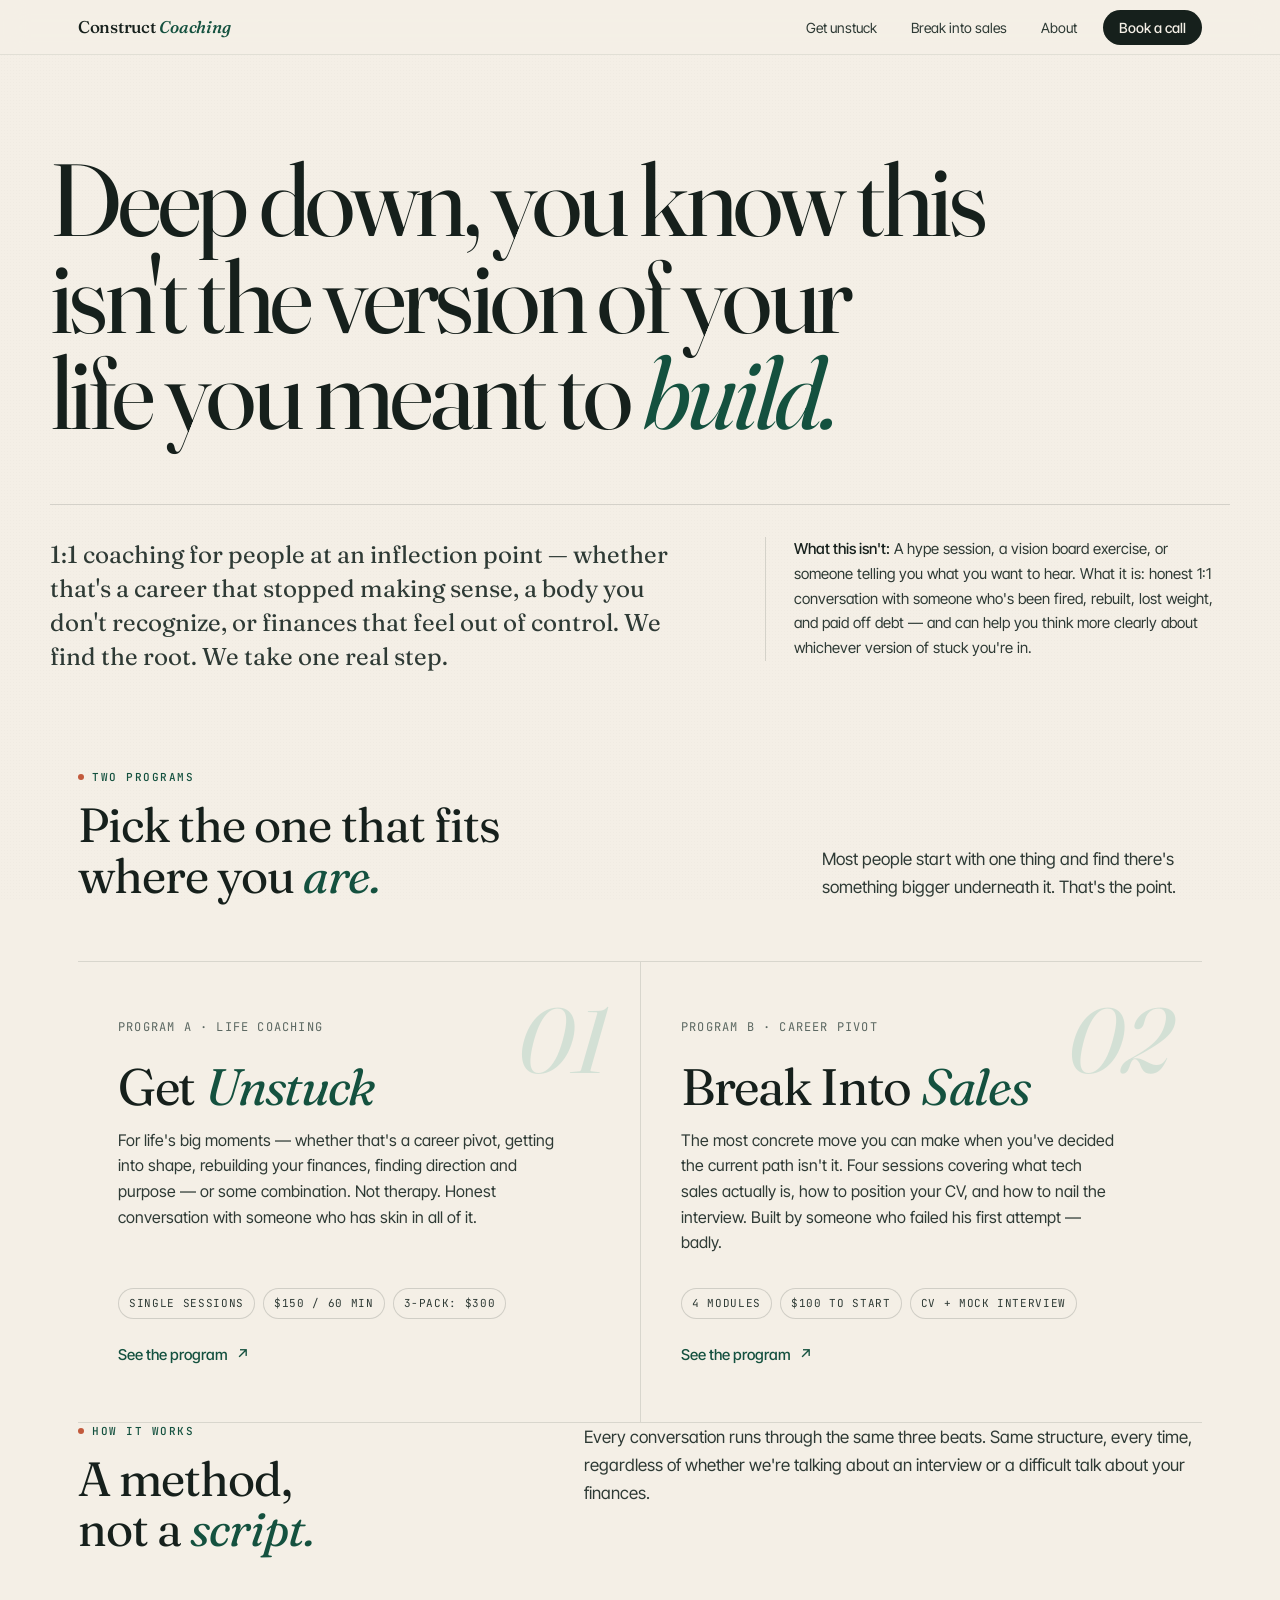
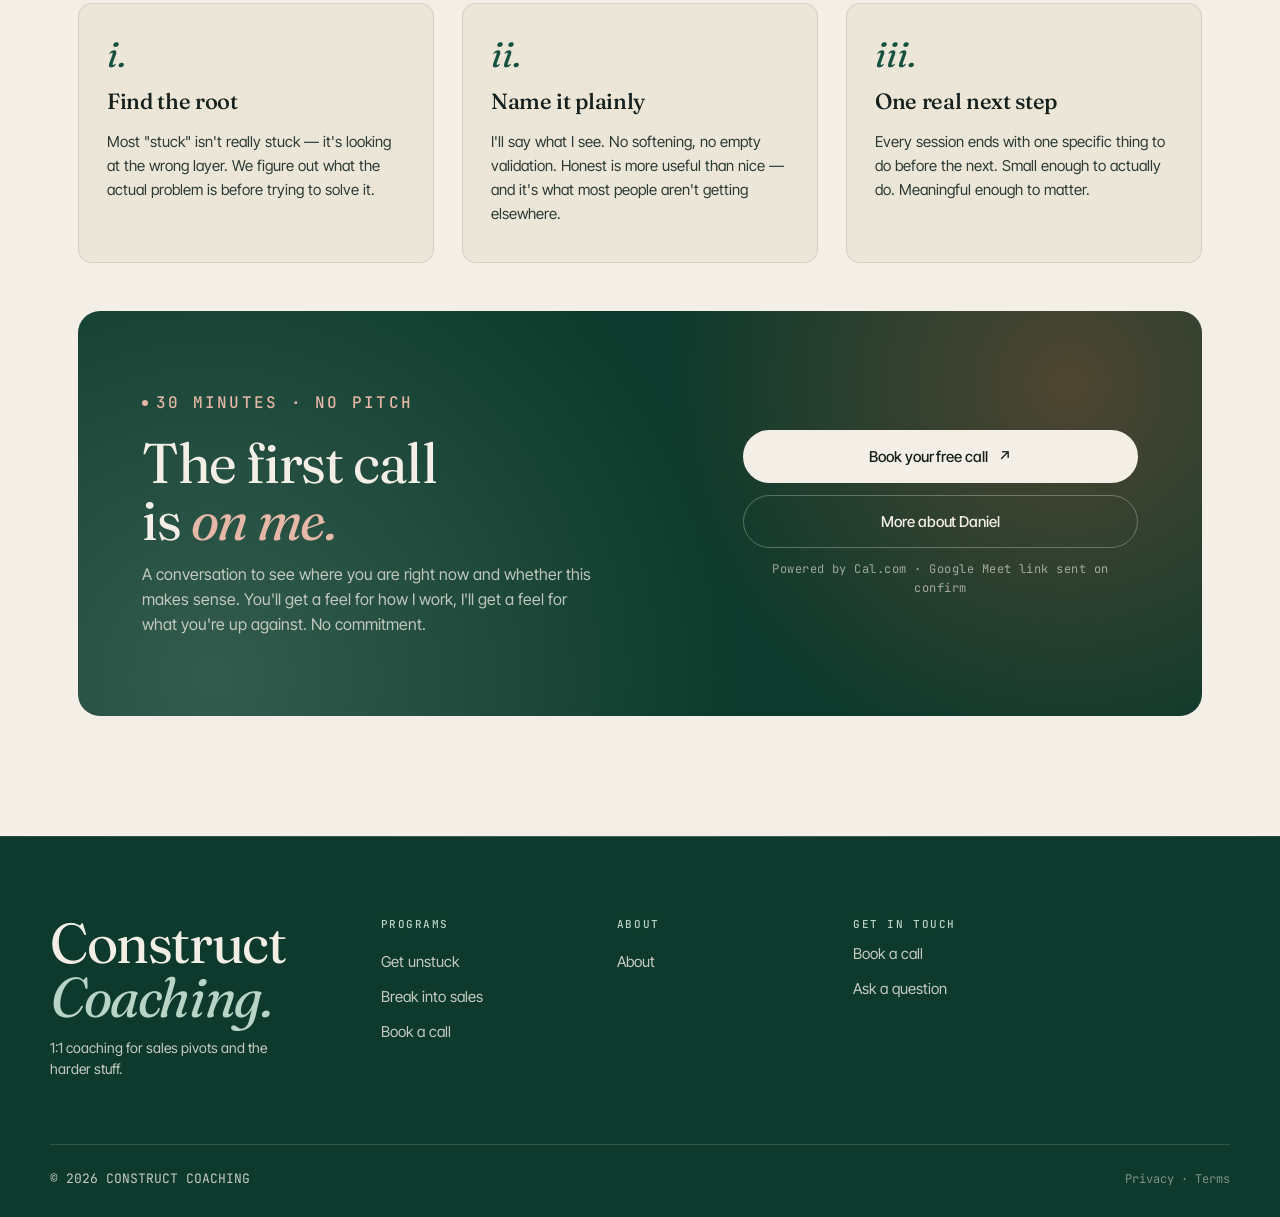
==== commit 2cb45417: "Add files via upload" ====
--- a/index.html
+++ b/index.html
@@ -148,6 +148,7 @@
     </div>
     <div class="foot-bottom">
       <span>© 2026 CONSTRUCT COACHING</span>
+      <span style="font-size:12px; opacity:0.6;"><a href="privacy.html" style="color:inherit;">Privacy</a> · <a href="terms.html" style="color:inherit;">Terms</a></span>
     </div>
   </footer>
 
